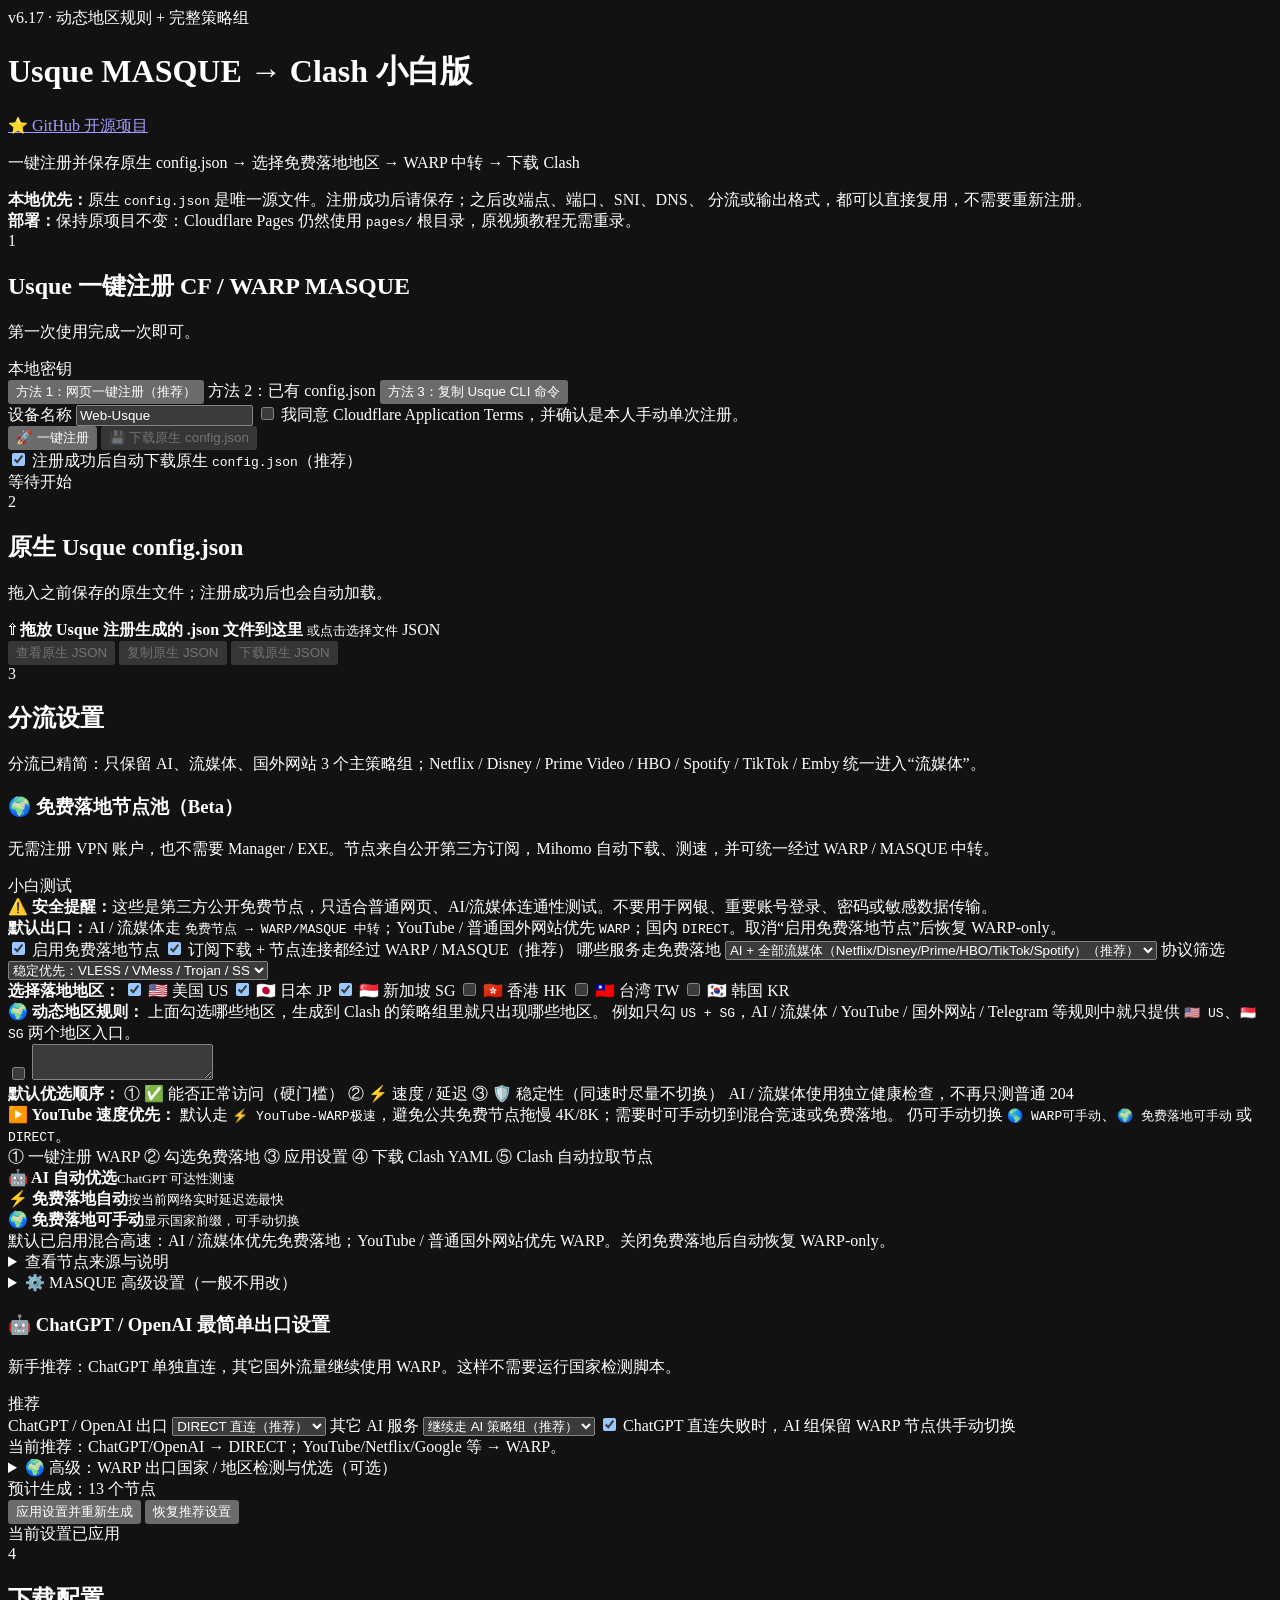
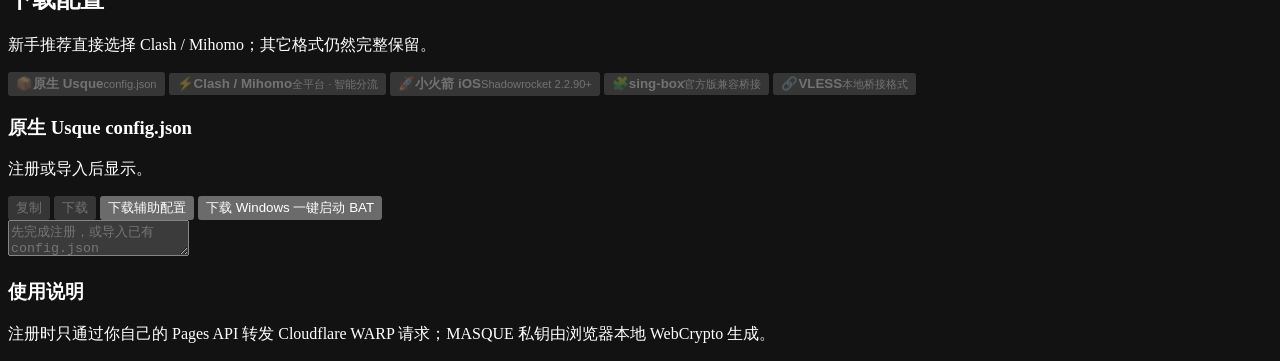
==== pages/index.html @ e41b611d "Update index.html" ====
<!doctype html>
<html lang="zh-CN">
<head>
  <meta charset="utf-8">
  <meta name="viewport" content="width=device-width,initial-scale=1">
  <meta name="color-scheme" content="dark">
  <meta name="description" content="Usque MASQUE 小白友好转换工具：网页一键注册并保存原生 config.json，再生成 Clash/Mihomo 智能分流；可选 US/JP/SG 等公开免费落地节点，并通过 WARP/MASQUE 中转连接。">
  <title>Usque MASQUE · 免费落地节点池</title>
  <link rel="stylesheet" href="./style.css?v=617">
</head>
<body>
<main class="wrap pro-wrap">
  <header class="hero pro-hero">
    <span class="badge">v6.17 · 动态地区规则 + 完整策略组</span>
    <h1>Usque MASQUE → Clash 小白版</h1>

    <a 

      href="https://github.com/KJGX66F/usque-custom-pro"
      target="_blank"
      rel="noopener"
      class="github-btn">

      ⭐ GitHub 开源项目

    </a>
    
    <p>一键注册并保存原生 config.json → 选择免费落地地区 → WARP 中转 → 下载 Clash</p>
    <div class="tip">
      <b>本地优先：</b>原生 <code>config.json</code> 是唯一源文件。注册成功后请保存；之后改端点、端口、SNI、DNS、
      分流或输出格式，都可以直接复用，不需要重新注册。<br>
      <b>部署：</b>保持原项目不变：Cloudflare Pages 仍然使用 <code>pages/</code> 根目录，原视频教程无需重录。
    </div>
  </header>

  <!-- STEP 1 -->
  <section class="card step">
    <div class="step-title">
      <span class="num">1</span>
      <div>
        <h2>Usque 一键注册 CF / WARP MASQUE</h2>
        <p>第一次使用完成一次即可。</p>
      </div>
      <span class="local-badge">本地密钥</span>
    </div>

    <div class="method-row">
      <button class="method active" type="button">方法 1：网页一键注册（推荐）</button>
      <label class="method upload-method">
        <input id="masqueFileTop" type="file" accept=".json,application/json" hidden>
        方法 2：已有 config.json
      </label>
      <button id="copyCli" class="method" type="button">方法 3：复制 Usque CLI 命令</button>
    </div>

    <div class="simple-grid">
      <label>
        <span>设备名称</span>
        <input id="regDeviceName" value="Web-Usque" maxlength="64">
      </label>
      <label class="terms">
        <input id="regTos" type="checkbox">
        <span>我同意 Cloudflare Application Terms，并确认是本人手动单次注册。</span>
      </label>
    </div>

    <div class="row">
      <button id="regStart" class="primary big">🚀 一键注册</button>
      <button id="downloadOriginal" class="save-btn" disabled>💾 下载原生 config.json</button>
    </div>

    <label class="auto-save-row">
      <input id="autoDownloadConfig" type="checkbox" checked>
      <span>注册成功后自动下载原生 <code>config.json</code>（推荐）</span>
    </label>

    <div id="regStatus" class="status">
      <span class="dot"></span><span>等待开始</span>
    </div>
    <div id="regSummary" class="summary hidden"></div>
  </section>

  <!-- STEP 2 -->
  <section class="card step upload-step">
    <div class="step-title">
      <span class="num">2</span>
      <div>
        <h2>原生 Usque config.json</h2>
        <p>拖入之前保存的原生文件；注册成功后也会自动加载。</p>
      </div>
    </div>

    <label class="drop-pro" id="configDrop">
      <input id="masqueFile" type="file" accept=".json,application/json" hidden>
      <span class="upload-icon">⇧</span>
      <strong>拖放 Usque 注册生成的 .json 文件到这里</strong>
      <small>或点击选择文件</small>
      <span class="file-pill" id="filePill">JSON</span>
      <div id="loadedFile" class="loaded-file hidden"></div>
    </label>

    <div class="source-actions">
      <button id="showNative" disabled>查看原生 JSON</button>
      <button id="copyNative" disabled>复制原生 JSON</button>
      <button id="downloadNative2" disabled>下载原生 JSON</button>
    </div>
  </section>

  <!-- STEP 3 -->
  <section class="card step">
    <div class="step-title">
      <span class="num">3</span>
      <div>
        <h2>分流设置</h2>
        <p>分流已精简：只保留 AI、流媒体、国外网站 3 个主策略组；Netflix / Disney / Prime Video / HBO / Spotify / TikTok / Emby 统一进入“流媒体”。</p>
      </div>
    </div>


    <div class="free-egress-panel">
      <div class="free-egress-head">
        <div>
          <h3>🌍 免费落地节点池（Beta）</h3>
          <p>无需注册 VPN 账户，也不需要 Manager / EXE。节点来自公开第三方订阅，Mihomo 自动下载、测速，并可统一经过 WARP / MASQUE 中转。</p>
        </div>
        <span class="simple-badge">小白测试</span>
      </div>

      <div class="free-warning">
        ⚠️ <b>安全提醒：</b>这些是第三方公开免费节点，只适合普通网页、AI/流媒体连通性测试。不要用于网银、重要账号登录、密码或敏感数据传输。
      </div>
      <div class="free-default-note">
        <b>默认出口：</b>AI / 流媒体走 <code>免费节点 → WARP/MASQUE 中转</code>；YouTube / 普通国外网站优先 <code>WARP</code>；国内 <code>DIRECT</code>。取消“启用免费落地节点”后恢复 WARP-only。
      </div>

      <div class="free-egress-grid">
        <label class="switch-pro free-master">
          <input id="freeEgressEnabled" type="checkbox" checked>
          <span>启用免费落地节点</span>
        </label>

        <label class="switch-pro">
          <input id="freeUseWarp" type="checkbox" checked>
          <span>订阅下载 + 节点连接都经过 WARP / MASQUE（推荐）</span>
        </label>

        <label>
          <span>哪些服务走免费落地</span>
          <select id="freeScope">
            <option value="ai-streaming" selected>AI + 全部流媒体（Netflix/Disney/Prime/HBO/TikTok/Spotify）（推荐）</option>
            <option value="ai-only">仅 AI / ChatGPT / OpenAI</option>
            <option value="streaming-only">仅 Netflix/Disney + TikTok/Spotify</option>
            <option value="all-foreign">全部国外出口（实验，速度可能下降）</option>
          </select>
        </label>

        <label>
          <span>协议筛选</span>
          <select id="freeProtocolMode">
            <option value="stable" selected>稳定优先：VLESS / VMess / Trojan / SS</option>
            <option value="all">全部协议（实验）</option>
          </select>
        </label>
      </div>

      <div class="country-select">
        <b>选择落地地区：</b>
        <label><input id="freeUS" type="checkbox" checked> 🇺🇸 美国 US</label>
        <label><input id="freeJP" type="checkbox" checked> 🇯🇵 日本 JP</label>
        <label><input id="freeSG" type="checkbox" checked> 🇸🇬 新加坡 SG</label>
        <label><input id="freeHK" type="checkbox"> 🇭🇰 香港 HK</label>
        <label><input id="freeTW" type="checkbox"> 🇹🇼 台湾 TW</label>
        <label><input id="freeKR" type="checkbox"> 🇰🇷 韩国 KR</label>
      </div>

      <div class="dynamic-country-note">
        <b>🌍 动态地区规则：</b>
        上面勾选哪些地区，生成到 Clash 的策略组里就只出现哪些地区。
        例如只勾 <code>US + SG</code>，AI / 流媒体 / YouTube / 国外网站 / Telegram 等规则中就只提供
        <code>🇺🇸 US</code>、<code>🇸🇬 SG</code> 两个地区入口。
      </div>
      <div class="hidden" aria-hidden="true">
        <input id="customIpRoutingEnabled" type="checkbox">
        <textarea id="customIpRoutingRules"></textarea>
        <div id="customIpRoutingHint"></div>
      </div>

      <div class="clean-routing-note priority-note">
        <b>默认优选顺序：</b>
        <span>① ✅ 能否正常访问（硬门槛）</span>
        <span>② ⚡ 速度 / 延迟</span>
        <span>③ 🛡️ 稳定性（同速时尽量不切换）</span>
        <span>AI / 流媒体使用独立健康检查，不再只测普通 204</span>
      </div>
      <div class="youtube-note">
        <b>▶️ YouTube 速度优先：</b>
        默认走 <code>⚡ YouTube-WARP极速</code>，避免公共免费节点拖慢 4K/8K；需要时可手动切到混合竞速或免费落地。
        仍可手动切换 <code>🌎 WARP可手动</code>、<code>🌍 免费落地可手动</code> 或 <code>DIRECT</code>。
      </div>
      <div class="free-flow">
        <span>① 一键注册 WARP</span>
        <span>② 勾选免费落地</span>
        <span>③ 应用设置</span>
        <span>④ 下载 Clash YAML</span>
        <span>⑤ Clash 自动拉取节点</span>
      </div>

      <div class="free-groups-preview">
        <div><b>🤖 AI 自动优选</b><small>ChatGPT 可达性测速</small></div>
        <div><b>⚡ 免费落地自动</b><small>按当前网络实时延迟选最快</small></div>
        <div><b>🌍 免费落地可手动</b><small>显示国家前缀，可手动切换</small></div>
      </div>

      <div id="freeEgressHint" class="free-note">
        默认已启用混合高速：AI / 流媒体优先免费落地；YouTube / 普通国外网站优先 WARP。关闭免费落地后自动恢复 WARP-only。
      </div>

      <details class="free-source-details">
        <summary>查看节点来源与说明</summary>
        <div>
          <p>主源：<code>Au1rxx/free-vpn-subscriptions</code>。按国家提供 Clash YAML，并持续自动更新。</p>
          <p>默认稳定模式会排除 Hysteria2 / TUIC / WireGuard / HTTP / SOCKS 等，更优先测试 VLESS / VMess / Trojan / Shadowsocks。</p>
          <a href="https://github.com/Au1rxx/free-vpn-subscriptions" target="_blank" rel="noopener">打开节点源项目</a>
        </div>
      </details>
    </div>

    <details class="advanced-settings">
      <summary>⚙️ MASQUE 高级设置（一般不用改）</summary>
      <div class="advanced-settings-body">
    <div class="preset-row pro-presets">
      <button id="presetRecommended" class="preset active" type="button">⭐ 新手推荐</button>
      <button id="presetIpv4" class="preset" type="button">IPv4 稳定</button>
      <button id="presetIpv6" class="preset" type="button">IPv6 优先</button>
      <button id="presetAll" class="preset" type="button">全节点测速</button>
      <button id="presetH2" class="preset" type="button">H2 备用</button>
    </div>

    <div class="settings-grid">
      <label>
        <span>端点 IPv4/6</span>
        <select id="endpointPreset">
          <option value="auto-curated">IPv4 + IPv6 多端点自动选择（推荐）</option>
          <option value="auto-v4">仅 IPv4 多端点自动选择</option>
          <option value="auto-v6">仅 IPv6 多端点自动选择</option>
          <option value="source-auto">使用 config.json 原始 Endpoint</option>
          <option value="cf198">MASQUE1 | 162.159.198.2（主要 IPv4）</option>
          <option value="cf199">MASQUE2 | 162.159.199.2（备用 IPv4）</option>
          <option value="v6-103">MASQUE3 | 2606:4700:103::2（主要 IPv6）</option>
          <option value="v6-104">MASQUE4 | 2606:4700:104::2（备用 IPv6）</option>
          <option value="bestcf0">MASQUE5 | masque.bestcf.eu.cc（测试）</option>
          <option value="bestcf1">MASQUE6 | masque1.bestcf.eu.cc（测试）</option>
          <option value="bestcf2">MASQUE7 | masque2.bestcf.eu.cc（测试）</option>
          <option value="legacy198">MASQUE8 | 162.159.198.1（兼容/旧）</option>
          <option value="legacy199">MASQUE9 | 162.159.199.1（兼容/旧）</option>
          <option value="custom">自定义 Endpoint</option>
        </select>
      </label>

      <label id="customEndpointWrap" class="hidden">
        <span>自定义 Endpoint</span>
        <input id="customEndpoint" placeholder="IP、IPv6 或域名">
      </label>

      <label>
        <span>端口</span>
        <select id="portPreset">
          <option value="recommended">随机组合 500/4500/8095/443（推荐）</option>
          <option value="all">全部常用 443/500/1701/4500/4443/8095/8443</option>
          <option value="443">443（默认）</option>
          <option value="500">500</option>
          <option value="8095">8095</option>
          <option value="4500">4500</option>
          <option value="4443">4443</option>
          <option value="8443">8443</option>
          <option value="1701">1701</option>
          <option value="custom">自定义端口</option>
        </select>
      </label>

      <label id="customPortWrap" class="hidden">
        <span>自定义端口</span>
        <input id="customPort" type="number" min="1" max="65535" value="443">
      </label>

      <label>
        <span>SNI 域名</span>
        <select id="sniPreset">
          <option value="www.microsoft.com">微软 | www.microsoft.com（推荐）</option>
          <option value="www.wikipedia.org">维基百科 | www.wikipedia.org</option>
          <option value="www.unilever.com">联合利华 | www.unilever.com</option>
          <option value="www.luckincoffee.com">瑞幸咖啡 | www.luckincoffee.com</option>
          <option value="www.um.edu.mo">澳门大学 | www.um.edu.mo</option>
          <option value="www.hku.hk">香港大学 | www.hku.hk</option>
          <option value="www.ntu.edu.sg">南洋理工 | www.ntu.edu.sg</option>
          <option value="www.harvard.edu">哈佛大学 | www.harvard.edu</option>
          <option value="www.mit.edu">麻省理工 | www.mit.edu</option>
          <option value="www.stanford.edu">斯坦福大学 | www.stanford.edu</option>
          <option value="cdn.jsdelivr.net">CDN 分发 | cdn.jsdelivr.net</option>
          <option value="www.speedtest.net">SpeedTest | www.speedtest.net</option>
          <option value="www.cloudflare.com">Cloudflare 官网 | www.cloudflare.com</option>
          <option value="speed.cloudflare.com">Cloudflare 测速 | speed.cloudflare.com</option>
          <option value="cloudflare.dev">Cloudflare 开发者 | cloudflare.dev</option>
          <option value="research.cloudflare.com">Cloudflare 研究团队 | research.cloudflare.com</option>
          <option value="consumer-masque.cloudflareclient.com">MASQUE 默认 | consumer-masque.cloudflareclient.com</option>
          <option value="zt-masque.cloudflareclient.com">ZeroTrust 默认 | zt-masque.cloudflareclient.com</option>
          <option value="custom">自定义 SNI</option>
        </select>
      </label>

      <label id="customSniWrap" class="hidden">
        <span>自定义 SNI</span>
        <input id="customSni" placeholder="example.com">
      </label>

      <label>
        <span>DNS IPv4/6</span>
        <select id="dnsPreset">
          <option value="cf-google-dual">Cloudflare + Google IPv4 + IPv6（推荐）</option>
          <option value="cf-dual">Cloudflare IPv4 + IPv6</option>
          <option value="cf1">1.1.1.1 | Cloudflare</option>
          <option value="google8">8.8.8.8 | Google</option>
          <option value="quad9">9.9.9.9 | Quad9</option>
          <option value="cf-google">1.1.1.1, 8.8.8.8 | Cloudflare + Google</option>
          <option value="cf-quad9">1.1.1.1, 9.9.9.9 | Cloudflare + Quad9</option>
          <option value="cf-pair">1.1.1.1, 1.0.0.1 | Cloudflare 主 + 备</option>
          <option value="triple">1.1.1.1, 8.8.8.8, 9.9.9.9 | 三合一</option>
          <option value="cf-backup">1.0.0.1 | Cloudflare 备用</option>
          <option value="google-backup">8.8.4.4 | Google 备用</option>
          <option value="quad9-backup">149.112.112.112 | Quad9 备用</option>
          <option value="cf-v6">2606:4700:4700::1111 | Cloudflare IPv6</option>
          <option value="google-v6">2001:4860:4860::8888 | Google IPv6</option>
          <option value="custom">自定义 DNS 列表</option>
        </select>
      </label>

      <label id="customDnsWrap" class="hidden">
        <span>自定义 DNS（逗号分隔）</span>
        <input id="customDns" placeholder="1.1.1.1,8.8.8.8">
      </label>

      <label>
        <span>内部 IP</span>
        <select id="innerIpMode">
          <option value="dual">IPv4 + IPv6（推荐）</option>
          <option value="v4">仅 IPv4</option>
          <option value="v6">仅 IPv6</option>
          <option value="custom">自定义内部 IP</option>
        </select>
      </label>

      <label id="customInner4Wrap" class="hidden">
        <span>内部 IPv4</span>
        <input id="customInner4" placeholder="172.16.0.2/32">
      </label>

      <label id="customInner6Wrap" class="hidden">
        <span>内部 IPv6</span>
        <input id="customInner6" placeholder="2606:.../128">
      </label>

      <label>
        <span>网络 / 传输</span>
        <select id="networkMode">
          <option value="quic">QUIC / H3（推荐）</option>
          <option value="h2">H2 / TCP（支持 100～500 节点扩展池）</option>
          <option value="h3-l4proxy">H3 L4Proxy（UDP 会自动关闭）</option>
        </select>
      </label>

      <label>
        <span>IP 栈</span>
        <select id="stackMode">
          <option value="auto">AUTO（推荐）</option>
          <option value="mips">MIPS</option>
          <option value="gvisor">gVisor</option>
        </select>
      </label>

      <label>
        <span>加速 / 拥塞控制</span>
        <select id="ccMode">
          <option value="cubic">CUBIC（默认稳定）</option>
          <option value="bbr">BBR</option>
          <option value="bbr3">BBR3</option>
          <option value="reno">RENO</option>
        </select>
      </label>

      <label>
        <span>外层拥塞控制</span>
        <select id="outerCc">
          <option value="">关闭（默认）</option>
          <option value="bbr">BBR</option>
        </select>
      </label>

      <label>
        <span>BBR Profile</span>
        <select id="bbrProfile">
          <option value="standard">standard（推荐）</option>
          <option value="conservative">conservative</option>
          <option value="aggressive">aggressive</option>
        </select>
      </label>

      <label>
        <span>MTU</span>
        <select id="mtuPreset">
          <option value="1280">1280（推荐）</option>
          <option value="1360">1360</option>
          <option value="1400">1400</option>
          <option value="1500">1500</option>
          <option value="custom">自定义</option>
        </select>
      </label>

      <label id="customMtuWrap" class="hidden">
        <span>自定义 MTU</span>
        <input id="customMtu" type="number" min="1200" max="9000" value="1280">
      </label>

      <label>
        <span>握手超时</span>
        <select id="handshakeTimeout">
          <option value="0">默认（0）</option>
          <option value="10">10 秒</option>
          <option value="20">20 秒</option>
          <option value="30">30 秒</option>
          <option value="45">45 秒</option>
        </select>
      </label>

      <label>
        <span>规则模式</span>
        <select id="ruleMode">
          <option value="smart">完整智能分流（推荐）</option>
          <option value="lite">轻量分流（国内直连 / 国外代理）</option>
          <option value="global">全局代理</option>
        </select>
      </label>

      <label>
        <span>测速 URL</span>
        <select id="healthUrl">
          <option value="http://cp.cloudflare.com/generate_204">Cloudflare 204（推荐）</option>
          <option value="https://www.gstatic.com/generate_204">Google 204</option>
          <option value="https://www.apple.com/library/test/success.html">Apple Success</option>
        </select>
      </label>
      <label>
        <span>AI 专用测速</span>
        <select id="aiHealthMode">
          <option value="chatgpt">ChatGPT 可达性（推荐）</option>
          <option value="openai">OpenAI 官网</option>
          <option value="off">关闭 AI 专用测速</option>
        </select>
      </label>

      <label>
        <span>测速间隔</span>
        <select id="healthInterval">
          <option value="300">300 秒（推荐）</option>
          <option value="120">120 秒</option>
          <option value="600">600 秒</option>
          <option value="1800">1800 秒</option>
        </select>
      </label>

      <label>
        <span>测速容差</span>
        <select id="healthTolerance">
          <option value="30">30 ms</option>
          <option value="50">50 ms</option>
          <option value="100">100 ms</option>
        </select>
      </label>

      <label>
        <span>节点标识</span>
        <input id="nodeTag" value="CDN" maxlength="24">
      </label>

      <label>
        <span>配置名称</span>
        <input id="profileName" value="MASQUE-Pro" maxlength="48">
      </label>

      <label>
        <span>节点数量模式</span>
        <select id="nodeCountMode">
          <option value="13">精选 13 节点（推荐）</option>
          <option value="32">增强 32 节点</option>
          <option value="64">全量 64 节点</option>
          <option value="100">超全量 100 节点</option>
          <option value="custom">自定义数量</option>
        </select>
      </label>

      <label id="customNodeCountWrap" class="hidden">
        <span>自定义节点数量</span>
        <input id="customNodeCount" type="number" min="1" max="500" value="100">
      </label>

      <label>
        <span>节点生成策略</span>
        <select id="nodeBuildMode">
          <option value="balanced">均衡分布（推荐）</option>
          <option value="full">Endpoint × Port 全排列</option>
          <option value="shuffle">全排列后稳定打散</option>
        </select>
      </label>

      <label>
        <span>附加 Endpoint</span>
        <input id="extraEndpoints" placeholder="可选，逗号分隔；用于扩展 64/100+ 节点">
      </label>

      <label>
        <span>节点命名</span>
        <select id="nodeNaming">
          <option value="detail">标识 | 地址 | 端口（推荐）</option>
          <option value="index">MASQUE-01 / 02 / 03</option>
          <option value="short">地址:端口</option>
        </select>
      </label>

      <label class="switch-pro"><input id="udpForward" type="checkbox" checked><span>UDP 转发</span></label>
      <label class="switch-pro"><input id="remoteDns" type="checkbox" checked><span>远程 DNS</span></label>
      <label class="switch-pro"><input id="autoSelect" type="checkbox" checked><span>自动测速选择</span></label>
      <label class="switch-pro"><input id="showIcons" type="checkbox" checked><span>策略组图标</span></label>
      <label class="switch-pro"><input id="adBlock" type="checkbox" checked><span>广告拦截</span></label>
      <label class="switch-pro"><input id="includeTestEndpoints" type="checkbox" checked><span>包含测试域名 Endpoint</span></label>
      <label class="switch-pro"><input id="dedupeNodes" type="checkbox" checked><span>节点自动去重</span></label>
      <label class="switch-pro"><input id="h2ExtendedPool" type="checkbox" checked><span>H2 扩展地址池（100～500 节点）</span></label>
    </div>

      </div>
    </details>

    <div class="ai-simple-panel legacy-hidden">
      <div class="ai-simple-head">
        <div>
          <h3>🤖 ChatGPT / OpenAI 最简单出口设置</h3>
          <p>新手推荐：ChatGPT 单独直连，其它国外流量继续使用 WARP。这样不需要运行国家检测脚本。</p>
        </div>
        <span class="simple-badge">推荐</span>
      </div>

      <div class="ai-simple-grid">
        <label>
          <span>ChatGPT / OpenAI 出口</span>
          <select id="chatgptRouteMode">
            <option value="DIRECT">DIRECT 直连（推荐）</option>
            <option value="AI自动选择">WARP · AI 自动选择</option>
            <option value="地区优选">WARP · 地区优选</option>
            <option value="PROXY">WARP · PROXY</option>
            <option value="AI">AI 策略组</option>
          </select>
        </label>

        <label>
          <span>其它 AI 服务</span>
          <select id="otherAiRouteMode">
            <option value="AI">继续走 AI 策略组（推荐）</option>
            <option value="DIRECT">DIRECT</option>
            <option value="PROXY">PROXY</option>
            <option value="地区优选">地区优选</option>
          </select>
        </label>

        <label class="switch-pro">
          <input id="chatgptDirectFallback" type="checkbox" checked>
          <span>ChatGPT 直连失败时，AI 组保留 WARP 节点供手动切换</span>
        </label>
      </div>

      <div id="chatgptRouteHint" class="ai-simple-note">
        当前推荐：ChatGPT/OpenAI → DIRECT；YouTube/Netflix/Google 等 → WARP。
      </div>
    </div>

    <details class="egress-advanced legacy-hidden">
      <summary>🌍 高级：WARP 出口国家 / 地区检测与优选（可选）</summary>
      <div class="egress-panel">
      <div class="egress-title">
        <div>
          <h3>🌍 WARP 出口国家 / 地区检测与优选</h3>
          <p>普通 WARP 不能向 Cloudflare 强制指定国家；这里通过本机 Mihomo API 实测每个 MASQUE 节点的真实出口，再自动选择最符合偏好的节点。</p>
        </div>
        <span class="egress-badge">本机检测</span>
      </div>

      <div class="settings-grid egress-grid">
        <label>
          <span>首选出口国家 / 地区</span>
          <select id="egressCountry1">
            <option value="">自动 / 不限制（推荐）</option>
            <option value="US">🇺🇸 美国 US</option>
            <option value="SG">🇸🇬 新加坡 SG</option>
            <option value="JP">🇯🇵 日本 JP</option>
            <option value="HK">🇭🇰 香港 HK</option>
            <option value="TW">🇹🇼 台湾 TW</option>
            <option value="KR">🇰🇷 韩国 KR</option>
            <option value="GB">🇬🇧 英国 GB</option>
            <option value="DE">🇩🇪 德国 DE</option>
            <option value="FR">🇫🇷 法国 FR</option>
            <option value="NL">🇳🇱 荷兰 NL</option>
            <option value="CA">🇨🇦 加拿大 CA</option>
            <option value="AU">🇦🇺 澳大利亚 AU</option>
          </select>
        </label>

        <label>
          <span>备用出口 1</span>
          <select id="egressCountry2">
            <option value="">无</option>
            <option value="US">🇺🇸 美国 US</option>
            <option value="SG">🇸🇬 新加坡 SG</option>
            <option value="JP">🇯🇵 日本 JP</option>
            <option value="HK">🇭🇰 香港 HK</option>
            <option value="TW">🇹🇼 台湾 TW</option>
            <option value="KR">🇰🇷 韩国 KR</option>
            <option value="GB">🇬🇧 英国 GB</option>
            <option value="DE">🇩🇪 德国 DE</option>
            <option value="FR">🇫🇷 法国 FR</option>
            <option value="NL">🇳🇱 荷兰 NL</option>
            <option value="CA">🇨🇦 加拿大 CA</option>
            <option value="AU">🇦🇺 澳大利亚 AU</option>
          </select>
        </label>

        <label>
          <span>备用出口 2</span>
          <select id="egressCountry3">
            <option value="">无</option>
            <option value="US">🇺🇸 美国 US</option>
            <option value="SG">🇸🇬 新加坡 SG</option>
            <option value="JP">🇯🇵 日本 JP</option>
            <option value="HK">🇭🇰 香港 HK</option>
            <option value="TW">🇹🇼 台湾 TW</option>
            <option value="KR">🇰🇷 韩国 KR</option>
            <option value="GB">🇬🇧 英国 GB</option>
            <option value="DE">🇩🇪 德国 DE</option>
            <option value="FR">🇫🇷 法国 FR</option>
            <option value="NL">🇳🇱 荷兰 NL</option>
            <option value="CA">🇨🇦 加拿大 CA</option>
            <option value="AU">🇦🇺 澳大利亚 AU</option>
          </select>
        </label>

        <label>
          <span>Mihomo Controller</span>
          <input id="controllerUrl" value="http://127.0.0.1:9090" placeholder="http://127.0.0.1:9090">
        </label>

        <label>
          <span>Controller Secret</span>
          <input id="controllerSecret" type="password" value="" placeholder="没有就留空">
        </label>

        <label>
          <span>本地 Mixed Proxy</span>
          <input id="localProxyUrl" value="http://127.0.0.1:7890" placeholder="http://127.0.0.1:7890">
        </label>

        <label class="switch-pro"><input id="egressChatgptFirst" type="checkbox" checked><span>优先 ChatGPT 可达节点</span></label>
        <label class="switch-pro"><input id="egressApplyAll" type="checkbox"><span>将优选出口应用到全部服务分组</span></label>
        <label class="switch-pro"><input id="enableControllerApi" type="checkbox" checked><span>生成 Clash 时启用本机 Controller API</span></label>
      </div>

      <div class="egress-note">
        <b>工作方式：</b>先运行生成的 Clash/Mihomo 配置，再运行下载的检测脚本。脚本会逐个切换隐藏的“出口检测”组，
        通过本地代理访问 Cloudflare Trace / IP 信息接口，记录实际出口国家、地区、IP、PoP、延迟，并测试 ChatGPT HTTP 可达性。
        最后把“地区优选”和 AI / PROXY 组切换到最佳候选。它只能在现有 WARP 出口里选择，不能创造 Cloudflare 没有分配给你的国家出口。
      </div>

      <div class="row">
        <button id="downloadEgressScanner" class="primary" type="button">⬇ 下载出口检测脚本</button>
        <button id="downloadEgressBat" type="button">⬇ 下载 Windows 一键检测 BAT</button>
        <button id="downloadEgressConfig" type="button">⬇ 下载出口偏好 JSON</button>
      </div>
    </div>
    </details>

    <div id="nodeEstimate" class="estimate">预计生成：13 个节点</div>

    <div class="row">
      <button id="applySettings" class="primary">应用设置并重新生成</button>
      <button id="resetSettings">恢复推荐设置</button>
    </div>
    <div id="settingsStatus" class="settings-status clean">
      <span class="settings-status-dot"></span>
      <span id="settingsStatusText">当前设置已应用</span>
    </div>
  </section>

  <!-- STEP 4 -->
  <section class="card step">
    <div class="step-title">
      <span class="num">4</span>
      <div>
        <h2>下载配置</h2>
        <p>新手推荐直接选择 Clash / Mihomo；其它格式仍然完整保留。</p>
      </div>
    </div>

    <div class="format-grid pro-format-grid">
      <button id="fmtNative" class="format-card active" disabled>
        <span class="format-icon">📦</span><strong>原生 Usque</strong><small>config.json</small>
      </button>
      <button id="fmtClash" class="format-card" disabled>
        <span class="format-icon">⚡</span><strong>Clash / Mihomo</strong><small>全平台 · 智能分流</small>
      </button>
      <button id="fmtShadowrocket" class="format-card" disabled>
        <span class="format-icon">🚀</span><strong>小火箭 iOS</strong><small>Shadowrocket 2.2.90+</small>
      </button>
      <button id="fmtSingbox" class="format-card" disabled>
        <span class="format-icon">🧩</span><strong>sing-box</strong><small>官方版兼容桥接</small>
      </button>
      <button id="fmtVless" class="format-card" disabled>
        <span class="format-icon">🔗</span><strong>VLESS</strong><small>本地桥接格式</small>
      </button>
    </div>

    <div id="compatNotice" class="compat-notice hidden"></div>

    <div class="panel-head">
      <div>
        <h3 id="outputTitle">原生 Usque config.json</h3>
        <p id="outputDesc">注册或导入后显示。</p>
      </div>
      <div class="row tight">
        <button id="copyMain" disabled>复制</button>
        <button id="downloadMain" disabled>下载</button>
        <button id="downloadHelper" class="hidden">下载辅助配置</button>
        <button id="downloadVlessBat" class="hidden">下载 Windows 一键启动 BAT</button>
      </div>
    </div>

    <textarea id="mainOutput" readonly spellcheck="false"
      placeholder="先完成注册，或导入已有 config.json"></textarea>

    <div id="runGuide" class="run-guide hidden">
      <h3>使用说明</h3>
      <pre id="runCommands"></pre>
    </div>
  </section>

  <footer>
    <p>注册时只通过你自己的 Pages API 转发 Cloudflare WARP 请求；MASQUE 私钥由浏览器本地 WebCrypto 生成。</p>
  </footer>
</main>

<div id="toastStack" class="toast-stack" aria-live="polite" aria-atomic="true"></div>

<script src="./usque-register.js?v=617"></script>
<script src="./app.js?v=617"></script>
</body>
</html>
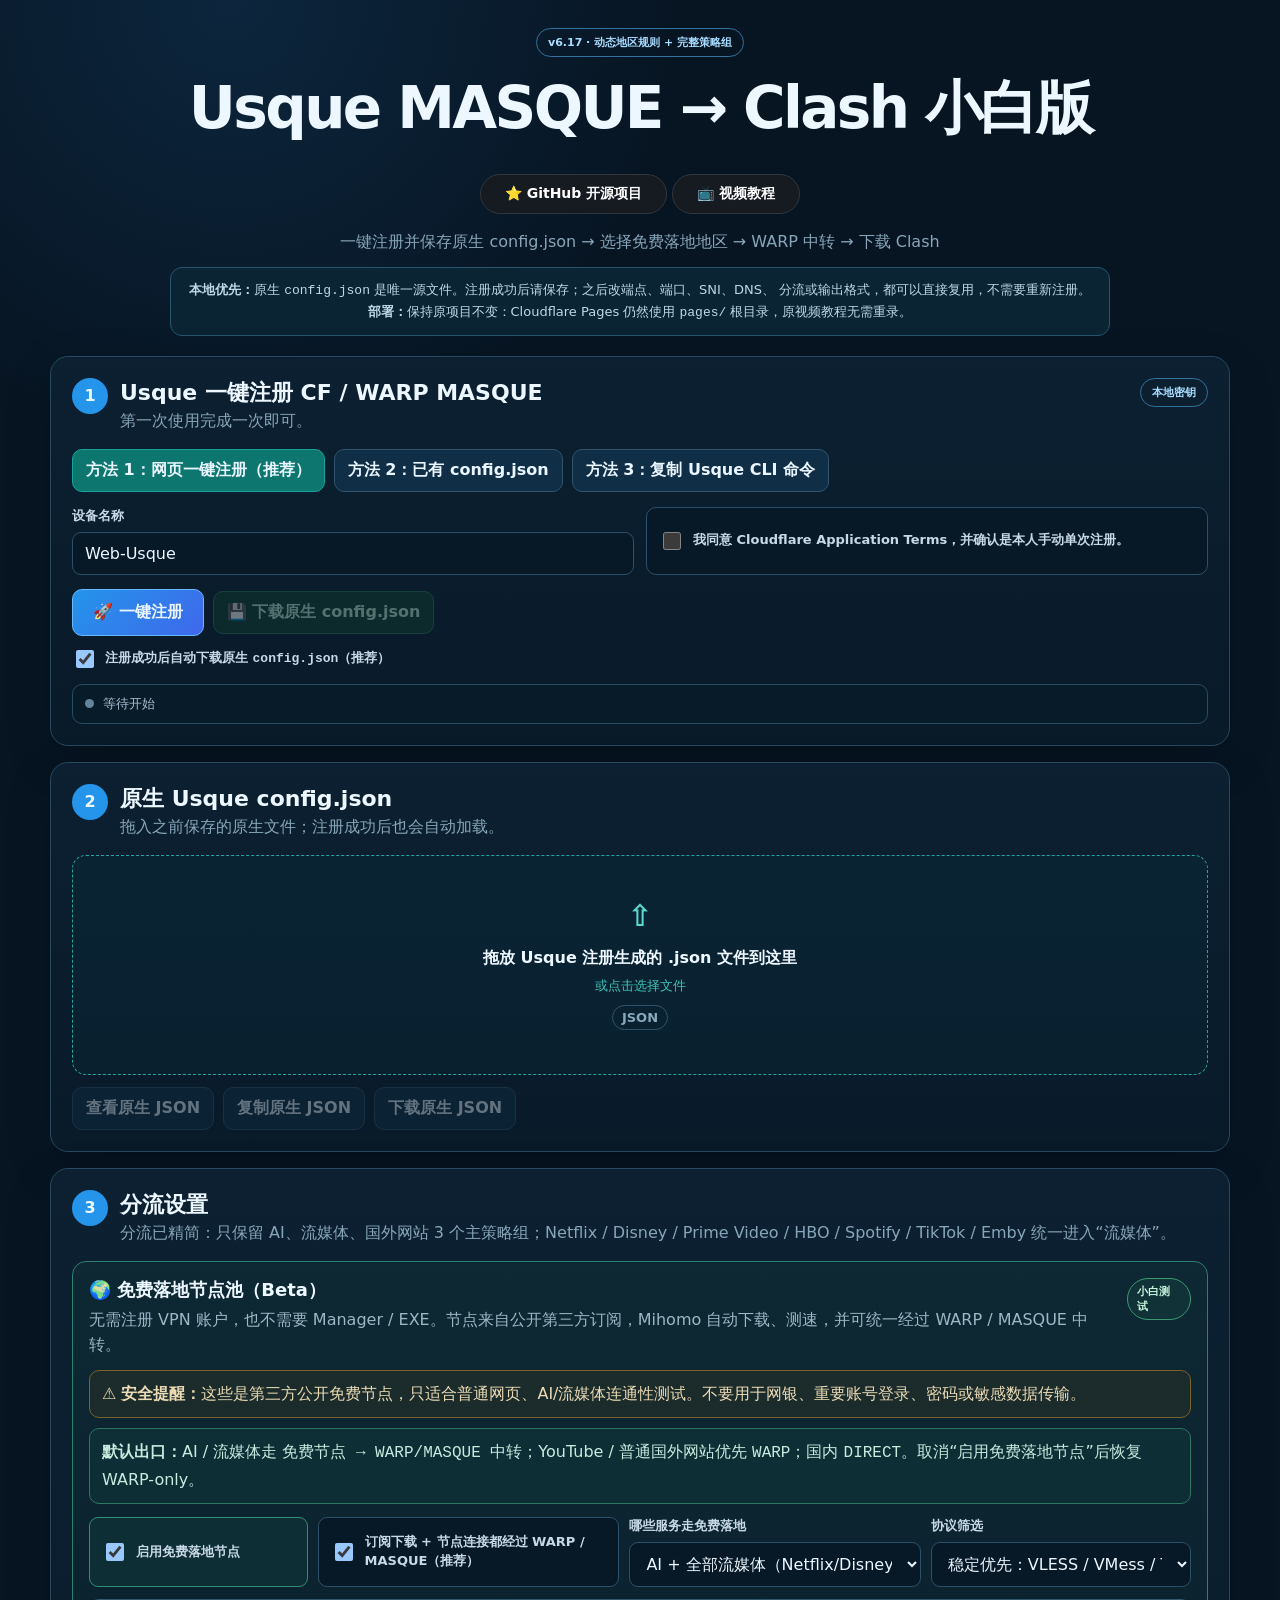
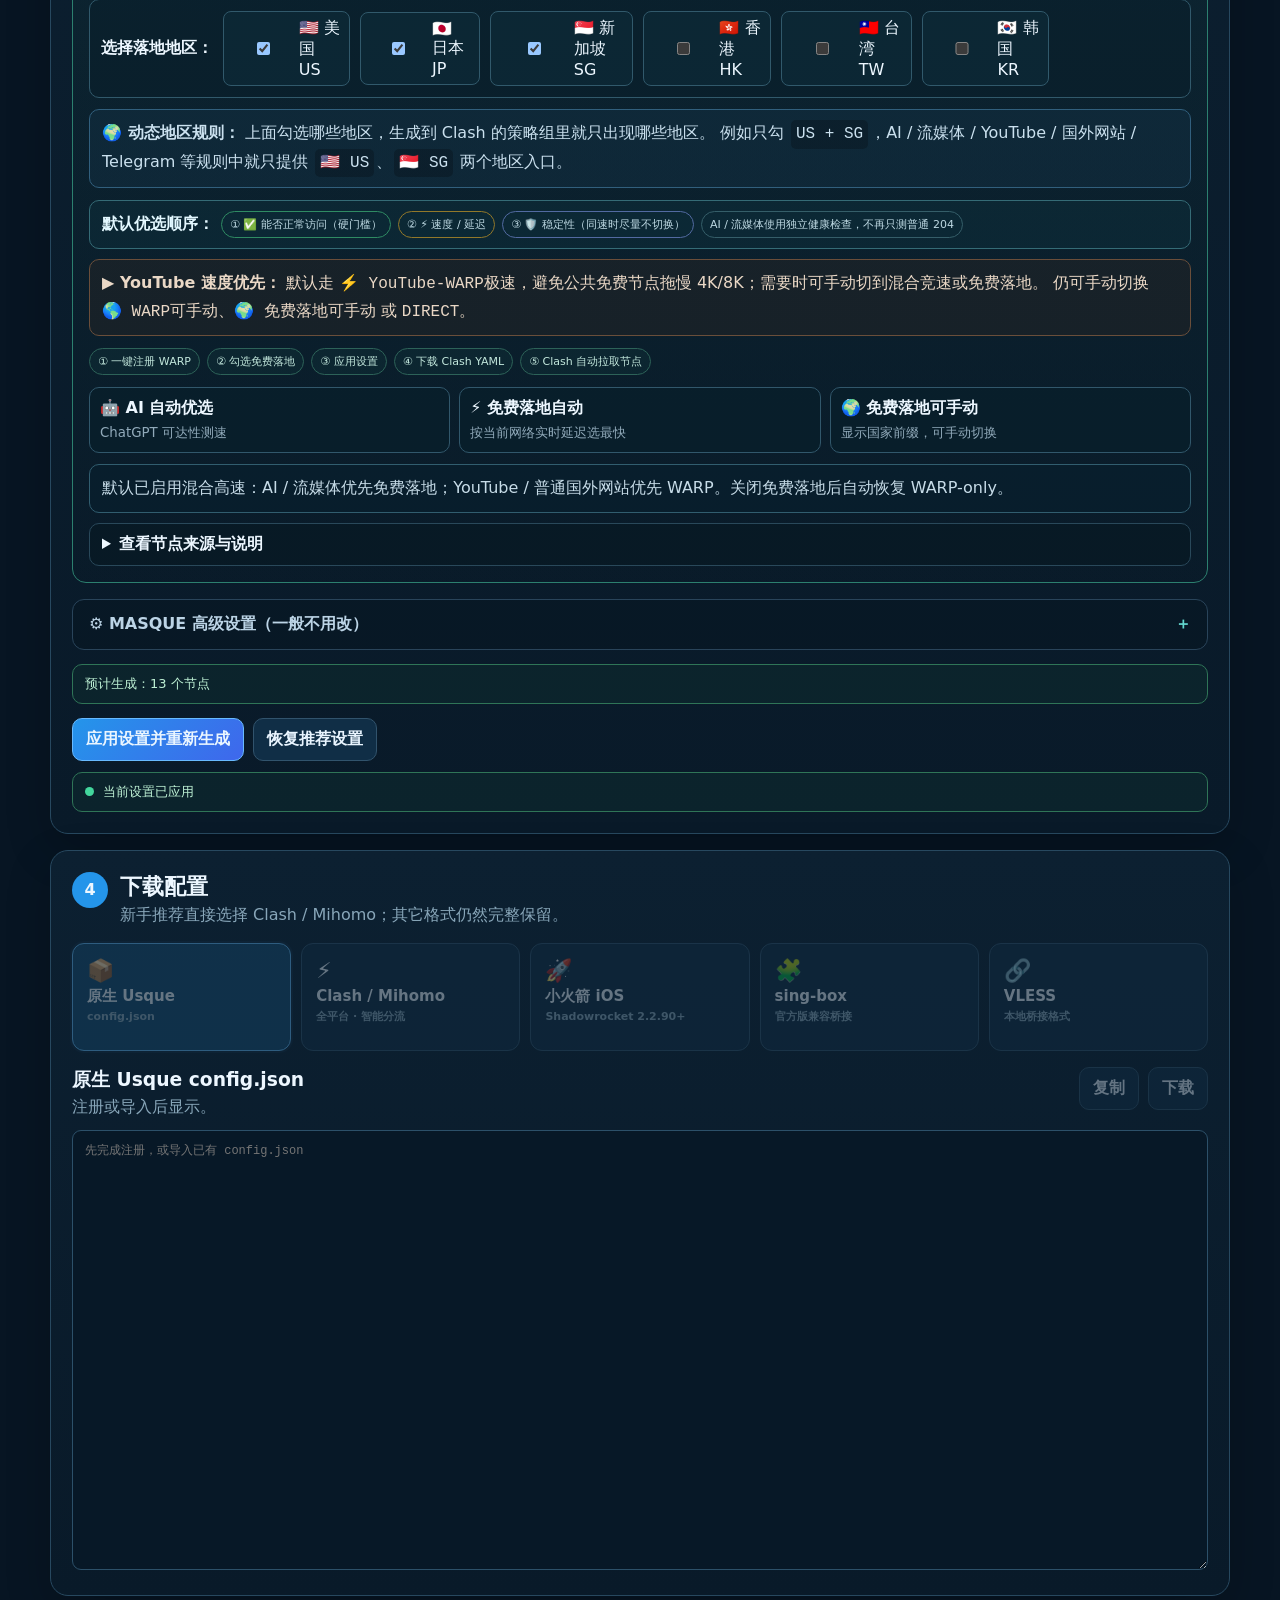
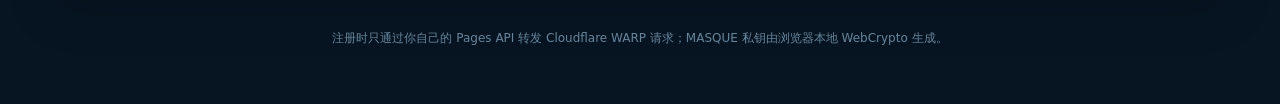
==== commit 935e7902: "Update index.html" ====
--- a/pages/index.html
+++ b/pages/index.html
@@ -22,6 +22,14 @@
       class="github-btn">
 
       ⭐ GitHub 开源项目
+
+    </a>
+
+
+    <a href="https://youtu.be/eRIjgiVHsbs"
+
+      class="github-btn">
+      📺 视频教程
 
     </a>
     
--- a/pages/style.css
+++ b/pages/style.css
@@ -0,0 +1,354 @@
+:root{
+  --bg:#071523;--card:#0c2031;--card2:#091a29;--line:#27485f;--text:#edf7ff;--muted:#88a6b9;
+  --blue:#2495ea;--blue2:#62c1ff;--teal:#0d8e84;--ok:#43d69d;--warn:#ffc66c;--bad:#ff7185;
+  --radius:18px
+}
+*{box-sizing:border-box}
+html{scroll-behavior:smooth}
+body{
+  margin:0;color:var(--text);
+  font-family:Inter,ui-sans-serif,system-ui,-apple-system,"Segoe UI","PingFang SC","Microsoft YaHei",sans-serif;
+  background:radial-gradient(circle at 18% 0,rgba(48,151,235,.13),transparent 28rem),var(--bg)
+}
+button,input,select,textarea{font:inherit}
+button{cursor:pointer}
+code{font-family:ui-monospace,SFMono-Regular,Consolas,monospace}
+.wrap{width:min(1120px,calc(100% - 28px));margin:0 auto;padding:28px 0 52px}
+.pro-wrap{width:min(1180px,calc(100% - 28px))}
+.hero{text-align:center;margin-bottom:20px}
+.badge,.local-badge{display:inline-flex;padding:6px 11px;border:1px solid #31739c;border-radius:999px;color:#a9ddff;font-size:11px;font-weight:850}
+.hero h1{font-size:clamp(33px,6vw,58px);letter-spacing:-.045em;margin:13px 0 8px}
+.hero>p{margin:0;color:var(--muted);font-size:16px}
+.tip{max-width:940px;margin:14px auto 0;padding:11px 14px;border:1px solid #29556d;border-radius:12px;background:#0a2434;color:#bed8e8;font-size:13px;line-height:1.65}
+.card{background:linear-gradient(180deg,var(--card),var(--card2));border:1px solid var(--line);border-radius:var(--radius);padding:21px;box-shadow:0 16px 46px rgba(0,0,0,.2)}
+.card+.card{margin-top:16px}
+.step-title{display:flex;gap:12px;align-items:flex-start;margin-bottom:17px}
+.step-title .local-badge{margin-left:auto}
+.num{width:36px;height:36px;display:grid;place-items:center;border-radius:50%;background:var(--blue);font-weight:900;flex:0 0 auto}
+.step-title h2{margin:0 0 3px;font-size:22px}.step-title p,.panel-head p{margin:0;color:var(--muted)}
+.method-row,.preset-row,.row{display:flex;gap:9px;flex-wrap:wrap;align-items:center}
+.method-row{margin-bottom:15px}
+.method,.preset,button,.upload-btn{border:1px solid #31536c;background:#102e46;color:#e9f5ff;border-radius:10px;padding:10px 13px;font-weight:780}
+.method.active,.preset.active{background:#0d766f;border-color:#19a39a}
+.upload-method{display:inline-flex;align-items:center;cursor:pointer}
+.simple-grid,.settings-grid{display:grid;grid-template-columns:repeat(2,minmax(0,1fr));gap:12px}
+label>span{display:block;margin-bottom:7px;color:#c7d9e7;font-size:13px;font-weight:750}
+input,select,textarea{width:100%;background:#071827;border:1px solid #2c5069;color:var(--text);border-radius:9px;padding:11px 12px;outline:none}
+input:focus,select:focus,textarea:focus{border-color:var(--blue2);box-shadow:0 0 0 3px rgba(98,193,255,.09)}
+.terms{display:flex;align-items:center;gap:9px;padding:10px 12px;border:1px solid #2c5069;border-radius:10px;background:#071827}
+.terms input,.switch-pro input,.auto-save-row input{width:18px;height:18px;flex:0 0 auto}
+.terms span,.switch-pro span,.auto-save-row span{margin:0!important;line-height:1.45}
+.row{margin-top:14px}.row.tight{margin-top:0}
+.primary{background:linear-gradient(135deg,#2495ea,#3f67ec)!important;border-color:#68baff!important}
+.big{padding:12px 20px}
+.save-btn{background:#103d2e!important;border-color:#2d7858!important;color:#bdf1d5!important}
+button:disabled{opacity:.4;cursor:not-allowed}
+.auto-save-row{display:flex!important;align-items:center;gap:8px;margin-top:11px;font-size:13px;color:#b3c9d8}
+.status{display:flex;gap:9px;align-items:center;margin-top:13px;padding:10px 12px;border:1px solid #294b63;border-radius:10px;color:#a8bed0;background:#081b29;font-size:13px}
+.status.working{border-color:#397ba8;color:#bfe6ff}.status.ok{border-color:#2f7456;color:#bdf0d4}.status.error{border-color:#7a3948;color:#ffd0d7}
+.dot{width:9px;height:9px;border-radius:50%;background:#658399}.working .dot{background:#64c5ff}.ok .dot{background:var(--ok)}.error .dot{background:var(--bad)}
+.summary{margin-top:11px;padding:11px 12px;border:1px solid #2d5871;border-radius:10px;background:#071827;font:12px/1.6 ui-monospace,SFMono-Regular,Consolas,monospace;white-space:pre-wrap}
+.hidden{display:none!important}
+
+.drop-pro{min-height:220px;display:flex!important;align-items:center;justify-content:center;flex-direction:column;text-align:center;gap:8px;border:1.5px dashed #24a69e;border-radius:14px;background:rgba(13,142,132,.05);cursor:pointer}
+.upload-icon{font-size:30px;color:#58d8cf}.drop-pro strong{font-size:16px}.drop-pro small{color:#3fc3b8}.file-pill{display:inline-block!important;padding:4px 9px;border:1px solid #31536c;border-radius:999px;color:#89a8bb!important;margin:2px 0!important}
+.loaded-file{margin-top:12px;padding:10px 13px;border:1px solid #2d7358;border-radius:9px;background:#0b3024;color:#b9edd1;max-width:520px;word-break:break-all}
+.source-actions{display:flex;gap:9px;flex-wrap:wrap;margin-top:12px}
+
+.pro-presets{margin-bottom:15px}
+.settings-grid{grid-template-columns:repeat(3,minmax(0,1fr))}
+.switch-pro{display:flex!important;align-items:center;gap:9px;border:1px solid #2c5069;border-radius:9px;background:#071827;padding:10px 12px}
+.switch-pro span{color:#c7d9e7;font-size:13px;font-weight:750}
+.estimate{margin-top:13px;padding:10px 12px;border-radius:10px;border:1px solid #2f7557;background:rgba(35,112,69,.11);color:#bdf0d4;font-size:13px}
+
+.format-grid{display:grid;grid-template-columns:repeat(5,minmax(0,1fr));gap:10px;margin-bottom:16px}
+.format-card{min-height:108px;text-align:left;padding:14px;display:flex;flex-direction:column;gap:4px;align-items:flex-start;border:1px solid #31536c;border-radius:12px;background:#102c43;color:#edf7ff}
+.format-card.active{background:#164b70;border-color:#62b9f6;box-shadow:0 0 0 2px rgba(98,185,246,.07)}
+.format-card strong{font-size:15px}.format-card small{font-size:11px;color:#8caabd}.format-icon{font-size:22px}
+.compat-notice{margin:0 0 14px;padding:11px 13px;border:1px solid #84632e;border-radius:10px;background:rgba(121,83,24,.14);color:#ffdda5;font-size:13px;line-height:1.6}
+.compat-notice.ok{border-color:#2f7557;background:rgba(35,112,69,.12);color:#bdf0d4}
+.panel-head{display:flex;justify-content:space-between;gap:12px;align-items:flex-start}.panel-head h3{margin:0 0 4px}
+textarea{min-height:440px;margin-top:12px;resize:vertical;font:12px/1.55 ui-monospace,SFMono-Regular,Consolas,monospace}
+.run-guide{margin-top:14px;padding:13px;border:1px solid #31536c;border-radius:11px;background:#081a29}
+.run-guide h3{margin:0 0 8px;font-size:15px}.run-guide pre{margin:0;white-space:pre-wrap;color:#b9d6e7;font:12px/1.65 ui-monospace,SFMono-Regular,Consolas,monospace}
+footer{text-align:center;color:#67859a;font-size:12px;padding-top:22px}
+@media(max-width:980px){.settings-grid{grid-template-columns:repeat(2,minmax(0,1fr))}.format-grid{grid-template-columns:repeat(3,1fr)}}
+@media(max-width:720px){
+  .wrap,.pro-wrap{width:min(100% - 18px,1180px);padding-top:18px}.card{padding:15px}
+  .simple-grid,.settings-grid{grid-template-columns:1fr}.format-grid{grid-template-columns:1fr 1fr}
+  .panel-head{flex-direction:column}.row.tight{width:100%}.row.tight button{flex:1}
+}
+@media(max-width:480px){.format-grid{grid-template-columns:1fr}}
+
+
+/* v6.1 operation feedback */
+.settings-status{
+  margin-top:11px;padding:10px 12px;border:1px solid #2f7557;border-radius:10px;
+  display:flex;align-items:center;gap:9px;font-size:13px;transition:.2s ease;
+}
+.settings-status.clean{color:#bdf0d4;background:rgba(35,112,69,.11);border-color:#2f7557}
+.settings-status.dirty{color:#ffe0a7;background:rgba(135,91,26,.13);border-color:#8a692f}
+.settings-status.error{color:#ffd0d7;background:rgba(124,48,65,.14);border-color:#7a3948}
+.settings-status-dot{width:9px;height:9px;border-radius:50%;background:#43d69d;flex:0 0 auto}
+.settings-status.dirty .settings-status-dot{background:#ffc66c}
+.settings-status.error .settings-status-dot{background:#ff7185}
+#applySettings.pending{background:linear-gradient(135deg,#d18b26,#b66d1d)!important;border-color:#efb45e!important}
+.toast-stack{position:fixed;right:22px;top:22px;z-index:99999;display:flex;flex-direction:column;gap:10px;width:min(390px,calc(100vw - 30px));pointer-events:none}
+.toast{pointer-events:auto;border:1px solid #31536c;border-radius:12px;background:rgba(7,24,39,.97);color:#eef7ff;box-shadow:0 14px 44px rgba(0,0,0,.32);padding:12px 14px;display:grid;grid-template-columns:auto 1fr auto;align-items:flex-start;gap:10px;animation:toastIn .18s ease-out}
+.toast.success{border-color:#2f7557;background:rgba(9,42,31,.98)}
+.toast.warning{border-color:#89682f;background:rgba(50,35,12,.98)}
+.toast.error{border-color:#7a3948;background:rgba(54,19,28,.98)}
+.toast.info{border-color:#326e96;background:rgba(10,35,53,.98)}
+.toast-icon{font-size:18px;line-height:1.2}
+.toast-body strong{display:block;font-size:13px;margin-bottom:3px}
+.toast-body span{display:block;color:#b9cedd;font-size:12px;line-height:1.5}
+.toast-close{border:0;background:transparent!important;color:#90aabd!important;padding:0!important;font-size:18px;line-height:1;cursor:pointer}
+@keyframes toastIn{from{opacity:0;transform:translateY(-8px) translateX(10px)}to{opacity:1;transform:translateY(0) translateX(0)}}
+@media(max-width:720px){.toast-stack{right:10px;top:10px;width:calc(100vw - 20px)}}
+
+
+/* v6.2 node quantity */
+.node-count-warning{
+  margin-top:9px;padding:9px 11px;border-radius:9px;
+  border:1px solid #88662d;background:rgba(128,87,24,.12);
+  color:#ffdda4;font-size:12px;line-height:1.55
+}
+
+/* v6.3 */
+.local-bridge-warning{
+  border-color:#8b642e!important;
+  background:rgba(119,77,18,.16)!important;
+  color:#ffe0a8!important
+}
+
+/* v6.4 */
+.ai-note{
+  margin-top:10px;padding:10px 12px;border-radius:10px;
+  border:1px solid #6e5a2b;background:rgba(115,86,25,.12);
+  color:#ffe0a8;font-size:12px;line-height:1.6
+}
+
+
+/* v6.5 egress detector */
+.egress-panel{
+  margin-top:18px;padding:16px;border:1px solid #2d607c;border-radius:14px;
+  background:linear-gradient(180deg,rgba(20,62,87,.28),rgba(8,28,42,.35))
+}
+.egress-title{display:flex;align-items:flex-start;justify-content:space-between;gap:12px;margin-bottom:14px}
+.egress-title h3{margin:0 0 5px;font-size:18px}
+.egress-title p{margin:0;color:#94b0c2;font-size:12px;line-height:1.6}
+.egress-badge{
+  flex:0 0 auto;padding:5px 9px;border:1px solid #2f8062;border-radius:999px;
+  color:#bdf0d6;background:rgba(38,119,82,.12);font-size:11px;font-weight:800
+}
+.egress-note{
+  margin-top:12px;padding:11px 13px;border:1px solid #71612f;border-radius:10px;
+  background:rgba(113,83,24,.12);color:#ffe1aa;font-size:12px;line-height:1.65
+}
+.egress-grid input[type="password"]{font-family:ui-monospace,SFMono-Regular,Consolas,monospace}
+@media(max-width:720px){.egress-title{flex-direction:column}}
+
+
+/* v6.6 AI simple mode */
+.ai-simple-panel{
+  margin-top:18px;padding:16px;border:1px solid #2f7658;border-radius:14px;
+  background:linear-gradient(180deg,rgba(29,101,70,.18),rgba(8,31,27,.24))
+}
+.ai-simple-head{
+  display:flex;align-items:flex-start;justify-content:space-between;gap:12px;margin-bottom:13px
+}
+.ai-simple-head h3{margin:0 0 5px;font-size:18px}
+.ai-simple-head p{margin:0;color:#a1c8b6;font-size:12px;line-height:1.6}
+.simple-badge{
+  padding:5px 9px;border:1px solid #3b9970;border-radius:999px;
+  color:#c8f5dc;background:rgba(45,133,91,.12);font-size:11px;font-weight:850
+}
+.ai-simple-grid{
+  display:grid;grid-template-columns:repeat(3,minmax(0,1fr));gap:12px
+}
+.ai-simple-note{
+  margin-top:12px;padding:10px 12px;border:1px solid #386c57;border-radius:10px;
+  background:rgba(31,92,67,.12);color:#c7ead8;font-size:12px;line-height:1.6
+}
+.egress-advanced{
+  margin-top:14px;border:1px solid #294f65;border-radius:13px;background:rgba(8,28,42,.18)
+}
+.egress-advanced>summary{
+  cursor:pointer;padding:13px 15px;font-weight:820;color:#b8d5e6;list-style:none
+}
+.egress-advanced>summary::-webkit-details-marker{display:none}
+.egress-advanced[open]>summary{border-bottom:1px solid #294f65}
+.egress-advanced .egress-panel{margin-top:0;border:0;border-radius:0;background:transparent}
+@media(max-width:900px){.ai-simple-grid{grid-template-columns:1fr}}
+
+/* v6.7 dual deployment */
+
+
+/* v6.8 SIMPLE */
+.legacy-hidden{display:none!important}
+.advanced-settings{
+  margin:14px 0;border:1px solid #29445a;border-radius:12px;background:rgba(5,18,29,.35)
+}
+.advanced-settings>summary{
+  cursor:pointer;padding:14px 16px;font-weight:800;color:#bcd4e6;list-style:none
+}
+.advanced-settings>summary::-webkit-details-marker{display:none}
+.advanced-settings>summary:after{content:"＋";float:right;color:#63d7cf}
+.advanced-settings[open]>summary:after{content:"－"}
+.advanced-settings-body{padding:0 14px 14px}
+.psiphon-simple-panel{
+  margin:14px 0 16px;padding:16px;border:1px solid #2d806f;border-radius:14px;
+  background:linear-gradient(180deg,rgba(18,75,65,.18),rgba(8,26,36,.2))
+}
+.psiphon-simple-head{display:flex;align-items:flex-start;justify-content:space-between;gap:14px}
+.psiphon-simple-head h3{margin:0 0 5px;font-size:18px}
+.psiphon-simple-head p{margin:0;color:#9fb6c6;line-height:1.6}
+.psiphon-simple-grid{
+  display:grid;grid-template-columns:repeat(5,minmax(0,1fr));gap:10px;margin-top:14px
+}
+.psiphon-master{border-color:#328c77!important;background:rgba(29,117,95,.12)!important}
+.psiphon-note{
+  margin-top:12px;padding:10px 12px;border:1px solid #315d6f;border-radius:10px;
+  background:rgba(8,33,46,.48);color:#c7dce8;line-height:1.65
+}
+.beginner-flow{display:flex;flex-wrap:wrap;gap:7px;margin-top:10px;align-items:center}
+.beginner-flow b{color:#e8fbf7}
+.beginner-flow span{
+  padding:5px 8px;border:1px solid #2d6258;border-radius:999px;background:rgba(31,103,83,.12);
+  font-size:11px;color:#c3e8dd
+}
+@media(max-width:900px){
+  .psiphon-simple-grid{grid-template-columns:1fr 1fr}
+}
+@media(max-width:560px){
+  .psiphon-simple-grid{grid-template-columns:1fr}
+}
+
+
+/* v6.10 Free Egress Beta */
+.free-egress-panel{
+  margin:14px 0 16px;padding:16px;border:1px solid #2c806f;border-radius:14px;
+  background:linear-gradient(180deg,rgba(20,78,65,.18),rgba(8,26,36,.2))
+}
+.free-egress-head{display:flex;align-items:flex-start;justify-content:space-between;gap:14px}
+.free-egress-head h3{margin:0 0 5px;font-size:18px}
+.free-egress-head p{margin:0;color:#9fb6c6;line-height:1.6}
+.free-warning{
+  margin-top:12px;padding:10px 12px;border:1px solid #7a612d;border-radius:10px;
+  background:rgba(94,68,15,.18);color:#eadbb5;line-height:1.65
+}
+.free-egress-grid{display:grid;grid-template-columns:1.05fr 1.45fr 1.4fr 1.25fr;gap:10px;margin-top:13px}
+.free-master{border-color:#328c77!important;background:rgba(29,117,95,.12)!important}
+.country-select{
+  margin-top:12px;padding:11px;border:1px solid #31596b;border-radius:10px;
+  display:flex;gap:10px;flex-wrap:wrap;align-items:center;background:rgba(8,30,41,.42)
+}
+.country-select label{
+  display:flex;align-items:center;gap:5px;padding:6px 8px;border:1px solid #31596b;border-radius:8px;
+  background:rgba(15,48,62,.42)
+}
+.free-flow{display:flex;flex-wrap:wrap;gap:7px;margin-top:12px}
+.free-flow span{padding:5px 8px;border:1px solid #2d6258;border-radius:999px;background:rgba(31,103,83,.12);font-size:11px;color:#c3e8dd}
+.free-groups-preview{display:grid;grid-template-columns:repeat(3,1fr);gap:9px;margin-top:12px}
+.free-groups-preview>div{border:1px solid #31576b;background:rgba(9,31,43,.55);border-radius:10px;padding:10px;display:grid;gap:5px}
+.free-groups-preview small{color:#91aaba}
+.free-note{
+  margin-top:11px;padding:10px 12px;border:1px solid #315d6f;border-radius:10px;
+  background:rgba(8,33,46,.48);color:#c7dce8;line-height:1.65
+}
+.free-source-details{margin-top:10px;border:1px solid #29485a;border-radius:10px;background:rgba(4,20,29,.3)}
+.free-source-details summary{cursor:pointer;padding:10px 12px;font-weight:700}
+.free-source-details>div{padding:0 12px 12px;color:#9fb6c6;line-height:1.6}
+.free-source-details a{color:#80c9ff}
+@media(max-width:1000px){.free-egress-grid{grid-template-columns:1fr 1fr}}
+@media(max-width:700px){.free-egress-grid,.free-groups-preview{grid-template-columns:1fr}}
+
+/* v6.11 clean routing */
+.clean-routing-note{
+  margin-top:12px;padding:10px 12px;border:1px solid #356b76;border-radius:10px;
+  background:rgba(17,58,70,.28);display:flex;gap:7px;flex-wrap:wrap;align-items:center
+}
+.clean-routing-note b{color:#e3f8ff}
+.clean-routing-note span{
+  padding:5px 8px;border-radius:999px;border:1px solid #355e69;
+  background:rgba(12,44,55,.45);font-size:11px;color:#bed9e3
+}
+
+/* v6.12 priority */
+.priority-note span:first-of-type{border-color:#2f8b63}
+.priority-note span:nth-of-type(2){border-color:#92782a}
+.priority-note span:nth-of-type(3){border-color:#526aa1}
+
+/* v6.13 YouTube manual */
+.youtube-note{
+  margin-top:10px;padding:10px 12px;border:1px solid #6a4e3a;border-radius:10px;
+  background:rgba(82,45,22,.18);color:#ead8c6;line-height:1.6
+}
+.youtube-note code{white-space:nowrap}
+
+/* v6.15 default free egress */
+.free-default-note{
+  margin-top:10px;padding:10px 12px;border:1px solid #2f7565;border-radius:10px;
+  background:rgba(23,89,73,.17);color:#c8eadf;line-height:1.65
+}
+.free-default-note code{white-space:nowrap}
+
+/* v6.16 custom IP/CIDR routing */
+.custom-ip-route-panel{margin-top:12px;padding:12px;border:1px solid #3a657b;border-radius:11px;background:rgba(8,34,48,.48)}
+.custom-ip-head{display:flex;align-items:flex-start;justify-content:space-between;gap:12px}
+.custom-ip-head>div{display:grid;gap:4px}.custom-ip-head small{color:#91aaba;line-height:1.5}
+.switch-inline{display:flex;align-items:center;gap:6px;white-space:nowrap;padding:6px 9px;border:1px solid #35596b;border-radius:8px}
+#customIpRoutingRules{width:100%;box-sizing:border-box;margin-top:10px;min-height:112px;resize:vertical;font-family:ui-monospace,SFMono-Regular,Consolas,monospace;line-height:1.55}
+.custom-ip-help{margin-top:8px;color:#91aaba;font-size:11px;line-height:1.6}.custom-ip-help code{white-space:nowrap}
+.custom-ip-hint{margin-top:8px;padding:8px 10px;border-radius:8px;border:1px solid #36566a;color:#a9bdca;background:rgba(8,29,40,.42)}
+.custom-ip-hint.ok{border-color:#2c755e;color:#bfe8d8}.custom-ip-hint.error{border-color:#8d5838;color:#ffd0b6;background:rgba(102,44,18,.18)}
+@media(max-width:720px){.custom-ip-head{flex-direction:column}.switch-inline{width:max-content}}
+
+/* v6.17 dynamic country rules */
+.dynamic-country-note{
+  margin-top:11px;padding:10px 12px;border:1px solid #315f7d;border-radius:10px;
+  background:rgba(27,66,93,.22);color:#cbe1ef;line-height:1.65
+}
+.dynamic-country-note code{
+  display:inline-block;padding:1px 5px;border-radius:5px;background:rgba(0,0,0,.22);margin:0 2px
+}
+/* GitHub source button */
+.github-btn{
+
+display:inline-flex;
+
+align-items:center;
+justify-content:center;
+
+margin:18px auto;
+
+padding:10px 24px;
+
+border-radius:999px;
+
+background:#161b22;
+
+color:#fff;
+
+text-decoration:none;
+
+font-weight:700;
+
+font-size:14px;
+
+border:1px solid #30363d;
+
+transition:.25s ease;
+
+}
+
+
+.github-btn:hover{
+
+background:#238636;
+
+border-color:#3fb950;
+
+transform:translateY(-2px);
+
+}
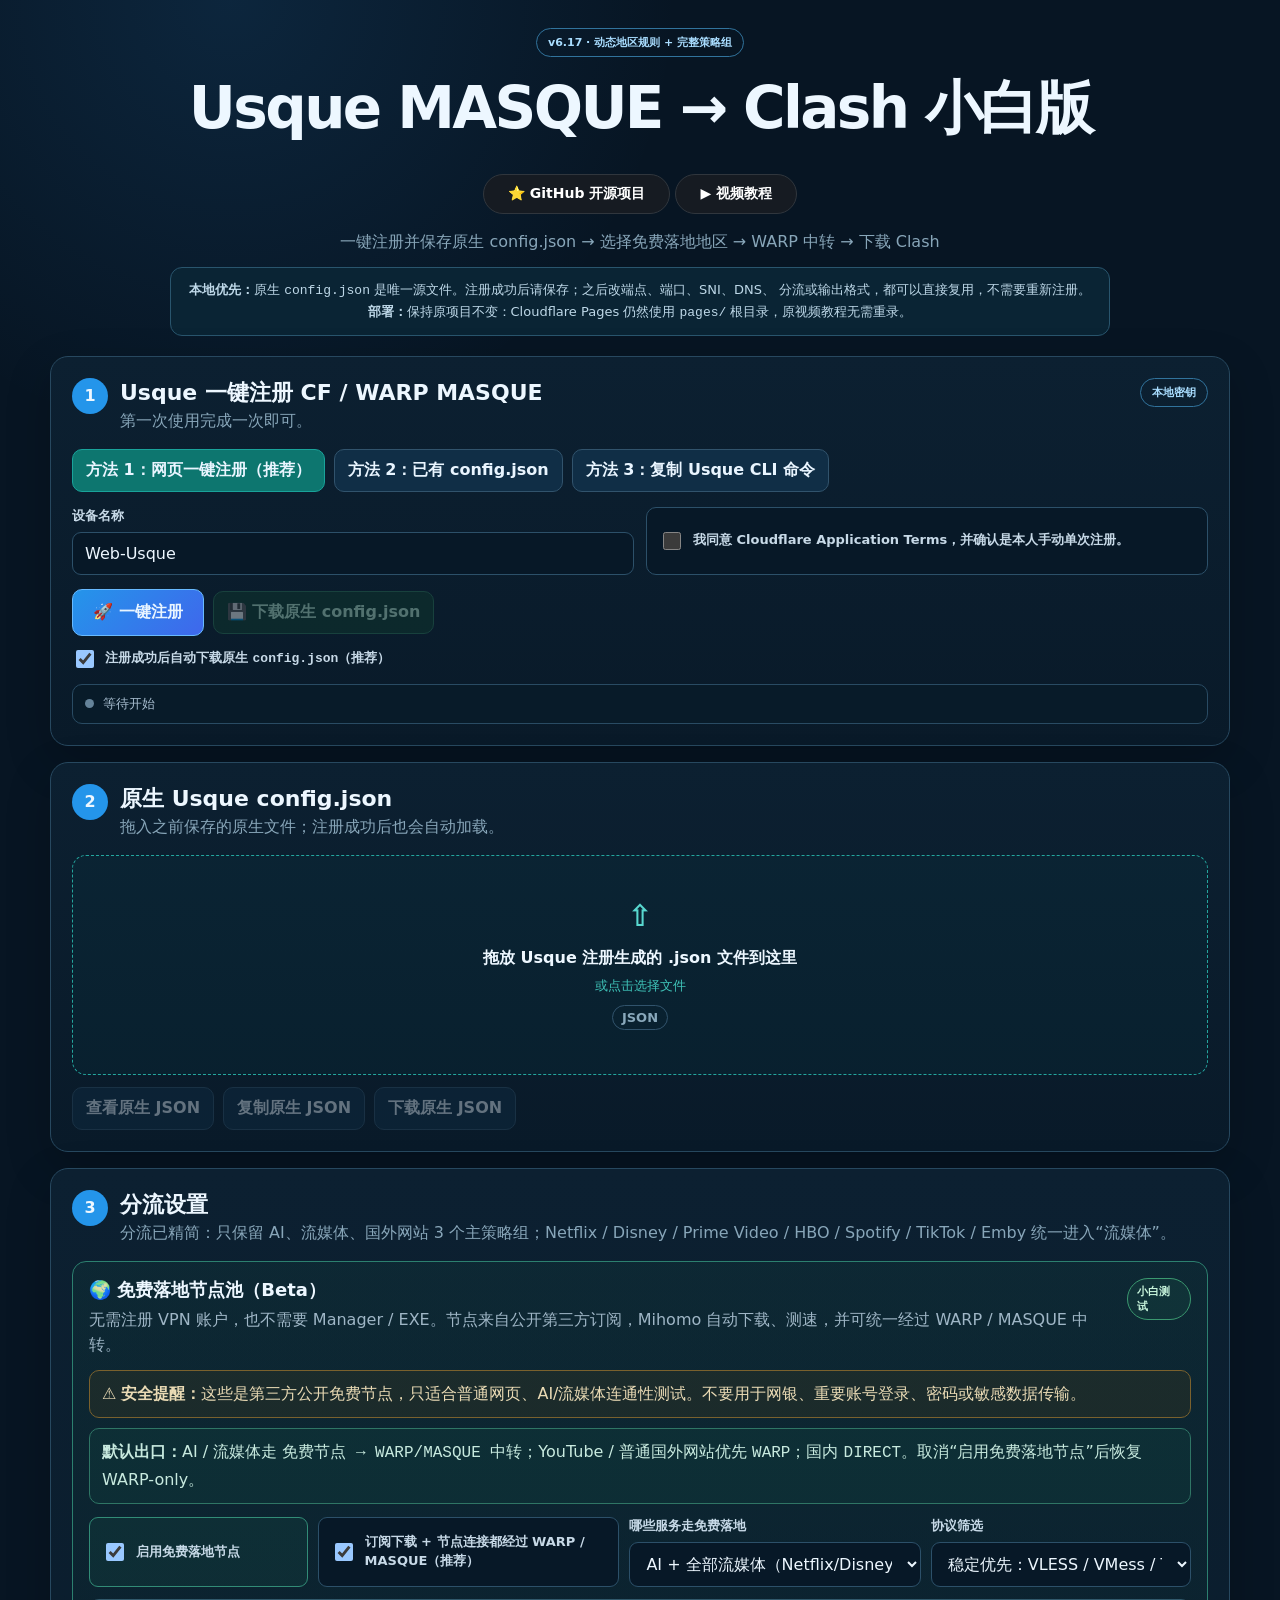
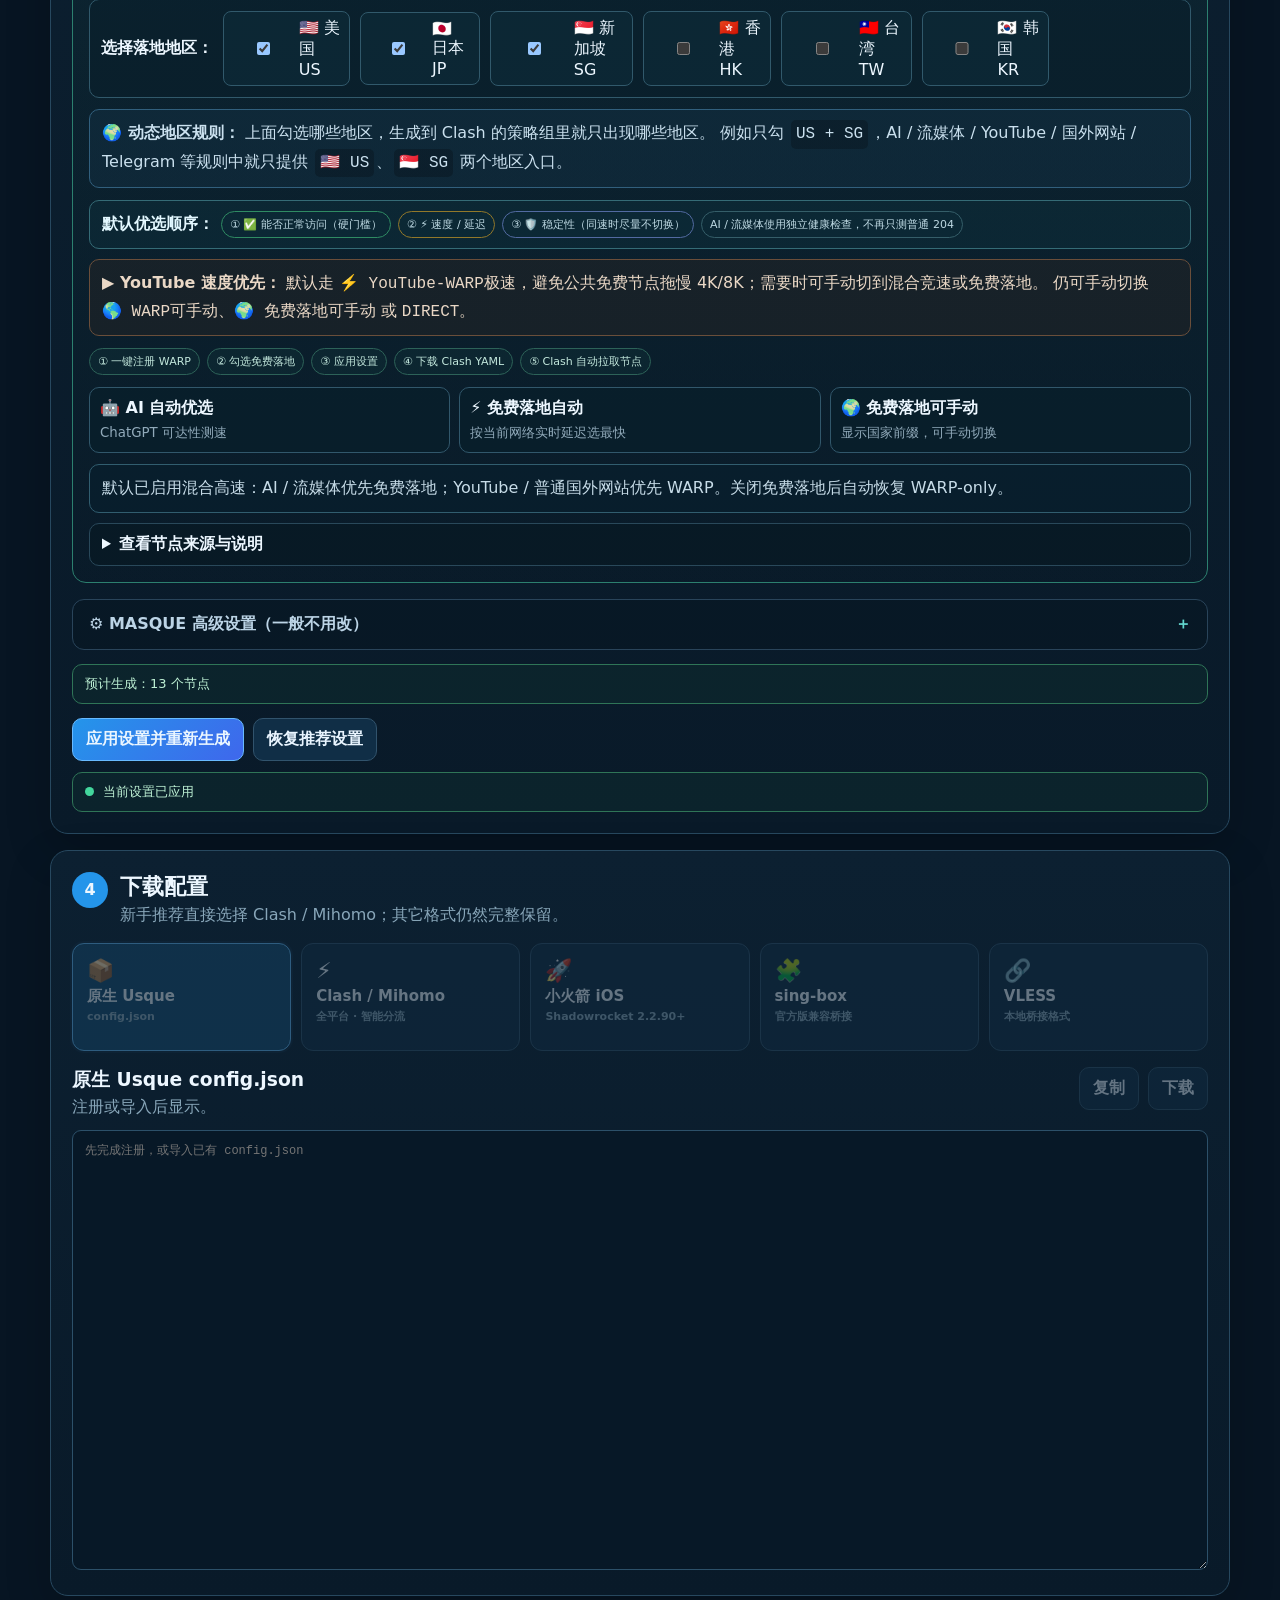
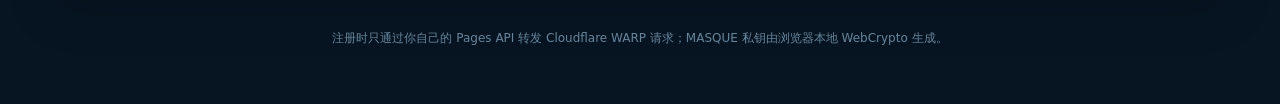
==== commit f08cd277: "Update index.html" ====
--- a/pages/index.html
+++ b/pages/index.html
@@ -29,7 +29,7 @@
     <a href="https://youtu.be/eRIjgiVHsbs"
 
       class="github-btn">
-      📺 视频教程
+      ▶️ 视频教程
 
     </a>
     
